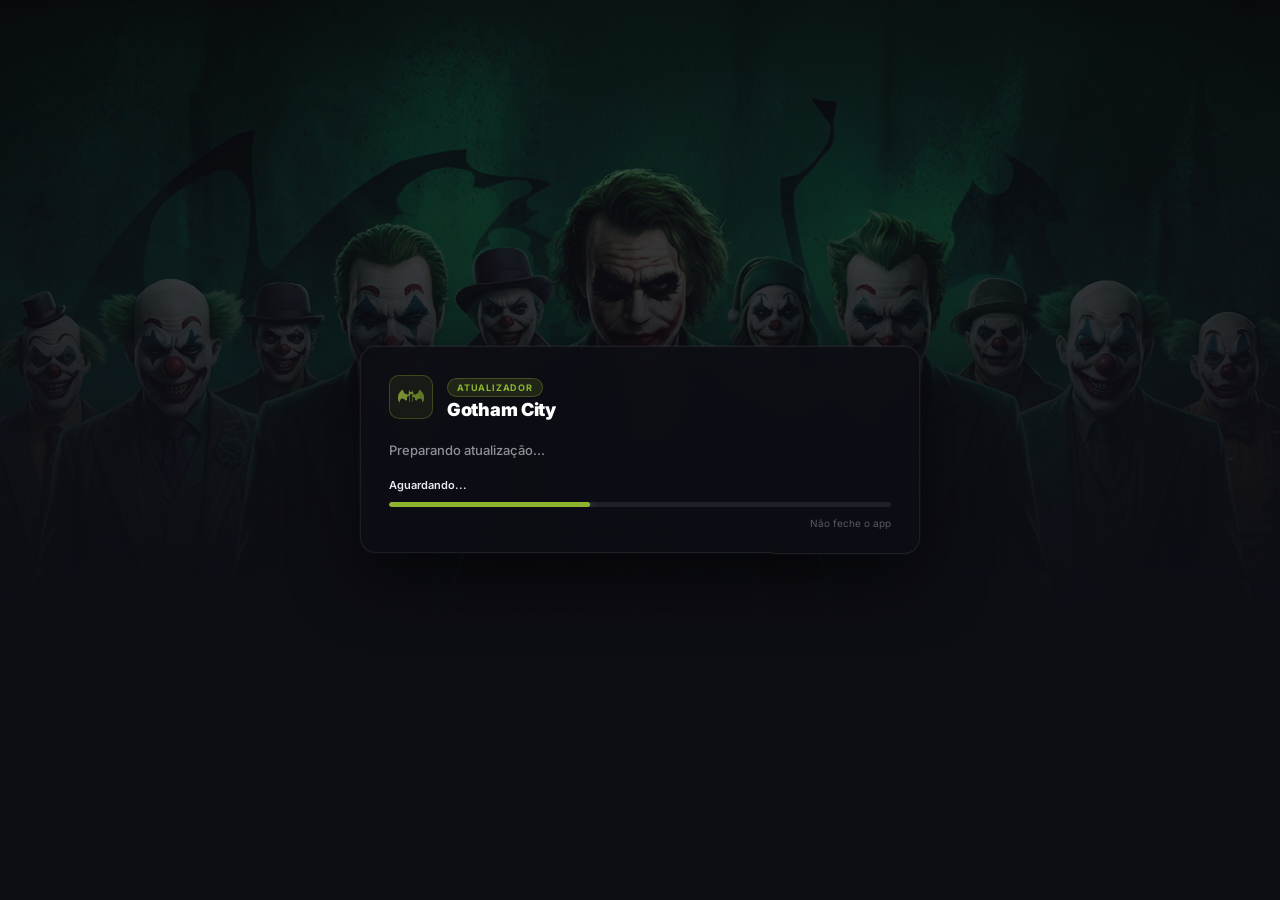
==== app/src/main/assets/launcher/update.html @ 57239fd4 "feat: update screen with Gotham City HTML/WebView layout" ====
<!doctype html>
<html lang="pt-BR">
<head>
  <meta charset="UTF-8"/>
  <meta name="viewport" content="width=device-width, initial-scale=1.0, user-scalable=no"/>
  <title>Gotham City — Atualizando</title>
  <link href="https://fonts.googleapis.com/css2?family=Inter:wght@400;500;700;900&display=swap" rel="stylesheet"/>
  <style>
    *{box-sizing:border-box;margin:0;padding:0}
    :root{
      --accent:#8fb430;
      --accent-dim:rgba(143,180,48,.15);
      --bg:#0d0d14;
      --text:#e8e8f0;
      --text-sec:rgba(232,232,240,.6);
      --text-muted:rgba(232,232,240,.35);
      --surface:rgba(255,255,255,.03);
      --border:rgba(255,255,255,.07);
    }
    html,body{
      width:100%;height:100%;overflow:hidden;
      background:var(--bg);
      font-family:'Inter',sans-serif;
      -webkit-user-select:none;user-select:none;
    }

    /* ── Background banner ── */
    .bg-layer{
      position:fixed;inset:0;
      background:url('assets/update_banner.jpg') center center/cover no-repeat;
      z-index:0;
    }
    .bg-overlay{
      position:fixed;inset:0;
      background:linear-gradient(to top,#0d0d14 0%,#0d0d14 30%,rgba(13,13,20,.92) 55%,rgba(13,13,20,.6) 100%);
      z-index:1;
    }

    /* ── Content wrapper ── */
    .content{
      position:relative;z-index:2;
      width:100%;height:100%;
      display:flex;align-items:center;justify-content:center;
    }

    /* ── Panel shared ── */
    .panel{
      width:min(560px,90vw);
      background:rgba(13,13,20,.85);
      border:1px solid var(--border);
      border-radius:16px;
      padding:28px 28px 24px;
      backdrop-filter:blur(20px);
      -webkit-backdrop-filter:blur(20px);
      box-shadow:0 24px 64px rgba(0,0,0,.6),0 0 0 1px rgba(255,255,255,.04);
      animation:panelIn .35s cubic-bezier(.2,.8,.2,1) both;
    }
    @keyframes panelIn{
      from{opacity:0;transform:translateY(18px) scale(.97)}
      to  {opacity:1;transform:translateY(0)    scale(1)}
    }
    .hidden{display:none!important}

    /* ── Logo row ── */
    .logo-row{
      display:flex;align-items:center;gap:14px;margin-bottom:22px;
    }
    .logo-img{
      width:44px;height:44px;border-radius:10px;
      border:1px solid rgba(143,180,48,.3);
      background:rgba(143,180,48,.08);
      object-fit:contain;padding:4px;
      flex-shrink:0;
    }
    .logo-text{}
    .logo-badge{
      display:inline-block;
      background:rgba(143,180,48,.15);
      border:1px solid rgba(143,180,48,.3);
      color:var(--accent);
      font-size:9px;font-weight:700;letter-spacing:.8px;text-transform:uppercase;
      padding:3px 9px;border-radius:20px;margin-bottom:4px;
    }
    .logo-title{
      font-size:18px;font-weight:900;color:#fff;letter-spacing:-.3px;line-height:1;
    }

    /* ── Status text ── */
    .status-text{
      font-size:13px;font-weight:500;color:var(--text-sec);
      margin-bottom:18px;line-height:1.4;
    }

    /* ── File info row ── */
    .file-info-row{
      display:flex;align-items:center;justify-content:space-between;
      margin-bottom:10px;
    }
    .file-name{
      font-size:11px;font-weight:600;color:var(--text);
      white-space:nowrap;overflow:hidden;text-overflow:ellipsis;
      max-width:70%;
    }
    .file-count{
      font-size:11px;font-weight:500;color:var(--text-muted);
      white-space:nowrap;
    }

    /* ── Progress track ── */
    .progress-track{
      width:100%;height:5px;
      background:rgba(255,255,255,.08);
      border-radius:99px;overflow:hidden;
      margin-bottom:10px;
    }
    .progress-fill{
      height:100%;
      background:var(--accent);
      border-radius:99px;
      width:0%;
      transition:width .3s ease;
      box-shadow:0 0 8px rgba(143,180,48,.5);
    }
    .progress-fill.indeterminate{
      width:40%!important;
      animation:indeterminate 1.4s ease-in-out infinite;
    }
    @keyframes indeterminate{
      0%  {margin-left:-40%;width:40%}
      50% {margin-left:60%;width:40%}
      100%{margin-left:120%;width:40%}
    }

    /* ── Percent label ── */
    .pct-row{
      display:flex;align-items:center;justify-content:space-between;
    }
    .pct-label{
      font-size:11px;font-weight:700;color:var(--accent);
    }
    .hint-label{
      font-size:10px;color:var(--text-muted);
    }

    /* ── Variant chooser ── */
    .variant-subtitle{
      font-size:12px;color:var(--text-sec);margin-bottom:20px;line-height:1.5;
    }
    .variant-grid{
      display:grid;grid-template-columns:1fr 1fr;gap:10px;
    }
    .btn-variant{
      display:flex;flex-direction:column;align-items:center;justify-content:center;
      gap:6px;
      padding:16px 12px;
      border-radius:12px;
      border:1px solid var(--border);
      background:var(--surface);
      color:var(--text);
      font-family:'Inter',sans-serif;
      font-size:13px;font-weight:700;
      cursor:pointer;
      transition:.2s;
      -webkit-tap-highlight-color:transparent;
    }
    .btn-variant:active{transform:scale(.97)}
    .btn-variant.primary{
      background:rgba(143,180,48,.12);
      border-color:rgba(143,180,48,.35);
      color:var(--accent);
    }
    .btn-variant.primary:hover{
      background:rgba(143,180,48,.2);
    }
    .btn-variant:not(.primary):hover{
      background:rgba(255,255,255,.07);
    }
    .variant-icon{
      font-size:22px;
    }
    .variant-desc{
      font-size:9px;font-weight:500;color:var(--text-muted);text-align:center;
    }

    /* ── Landscape compact ── */
    @media (max-height:480px){
      .panel{padding:16px 20px 14px}
      .logo-row{margin-bottom:12px}
      .logo-img{width:34px;height:34px}
      .logo-title{font-size:15px}
      .status-text{font-size:12px;margin-bottom:10px}
      .variant-grid{gap:8px}
      .btn-variant{padding:10px 8px}
      .variant-icon{font-size:18px}
    }
  </style>
</head>
<body>
  <div class="bg-layer"></div>
  <div class="bg-overlay"></div>
  <div class="content">

    <!-- ===== VARIANT CHOOSER ===== -->
    <div class="panel hidden" id="variant-panel">
      <div class="logo-row">
        <img src="assets/logo.png" class="logo-img" alt="Gotham"/>
        <div class="logo-text">
          <div class="logo-badge">Arquivos do jogo</div>
          <div class="logo-title">Escolha a data</div>
        </div>
      </div>
      <p class="variant-subtitle">Selecione o pacote para baixar antes de entrar no jogo.</p>
      <div class="variant-grid">
        <button class="btn-variant" id="btn-lite" onclick="onSelectVariant('lite')">
          <span class="variant-icon">📦</span>
          Data Lite
          <span class="variant-desc">Menor tamanho</span>
        </button>
        <button class="btn-variant primary" id="btn-full" onclick="onSelectVariant('full')">
          <span class="variant-icon">🎮</span>
          Data Full
          <span class="variant-desc">Conteúdo completo</span>
        </button>
      </div>
    </div>

    <!-- ===== PROGRESS PANEL ===== -->
    <div class="panel" id="progress-panel">
      <div class="logo-row">
        <img src="assets/logo.png" class="logo-img" alt="Gotham"/>
        <div class="logo-text">
          <div class="logo-badge">Atualizador</div>
          <div class="logo-title">Gotham City</div>
        </div>
      </div>
      <p class="status-text" id="status-text">Preparando atualização...</p>
      <div class="file-info-row">
        <span class="file-name" id="file-name">Aguardando...</span>
        <span class="file-count" id="file-count"></span>
      </div>
      <div class="progress-track">
        <div class="progress-fill indeterminate" id="progress-fill"></div>
      </div>
      <div class="pct-row">
        <span class="pct-label" id="progress-pct"></span>
        <span class="hint-label">Não feche o app</span>
      </div>
    </div>

  </div>
  <script>
    function setStatus(text) {
      var el = document.getElementById('status-text');
      if (el) el.textContent = text;
    }
    function setFileName(name) {
      var el = document.getElementById('file-name');
      if (el) el.textContent = name;
    }
    function setFileCount(text) {
      var el = document.getElementById('file-count');
      if (el) el.textContent = text;
    }
    function setProgress(pct) {
      var fill = document.getElementById('progress-fill');
      var pctEl = document.getElementById('progress-pct');
      if (fill) { fill.classList.remove('indeterminate'); fill.style.width = pct + '%'; }
      if (pctEl) pctEl.textContent = pct + '%';
    }
    function setIndeterminate(val) {
      var fill = document.getElementById('progress-fill');
      var pctEl = document.getElementById('progress-pct');
      if (!fill) return;
      if (val) { fill.classList.add('indeterminate'); if (pctEl) pctEl.textContent = ''; }
      else      { fill.classList.remove('indeterminate'); }
    }
    function showVariantPanel() {
      document.getElementById('variant-panel').classList.remove('hidden');
      document.getElementById('progress-panel').classList.add('hidden');
    }
    function showProgressPanel(text) {
      document.getElementById('variant-panel').classList.add('hidden');
      document.getElementById('progress-panel').classList.remove('hidden');
      if (text) setStatus(text);
    }
    function onSelectVariant(variantId) {
      try { UpdateBridge.selectVariant(variantId); } catch(e) {}
    }
  </script>
</body>
</html>
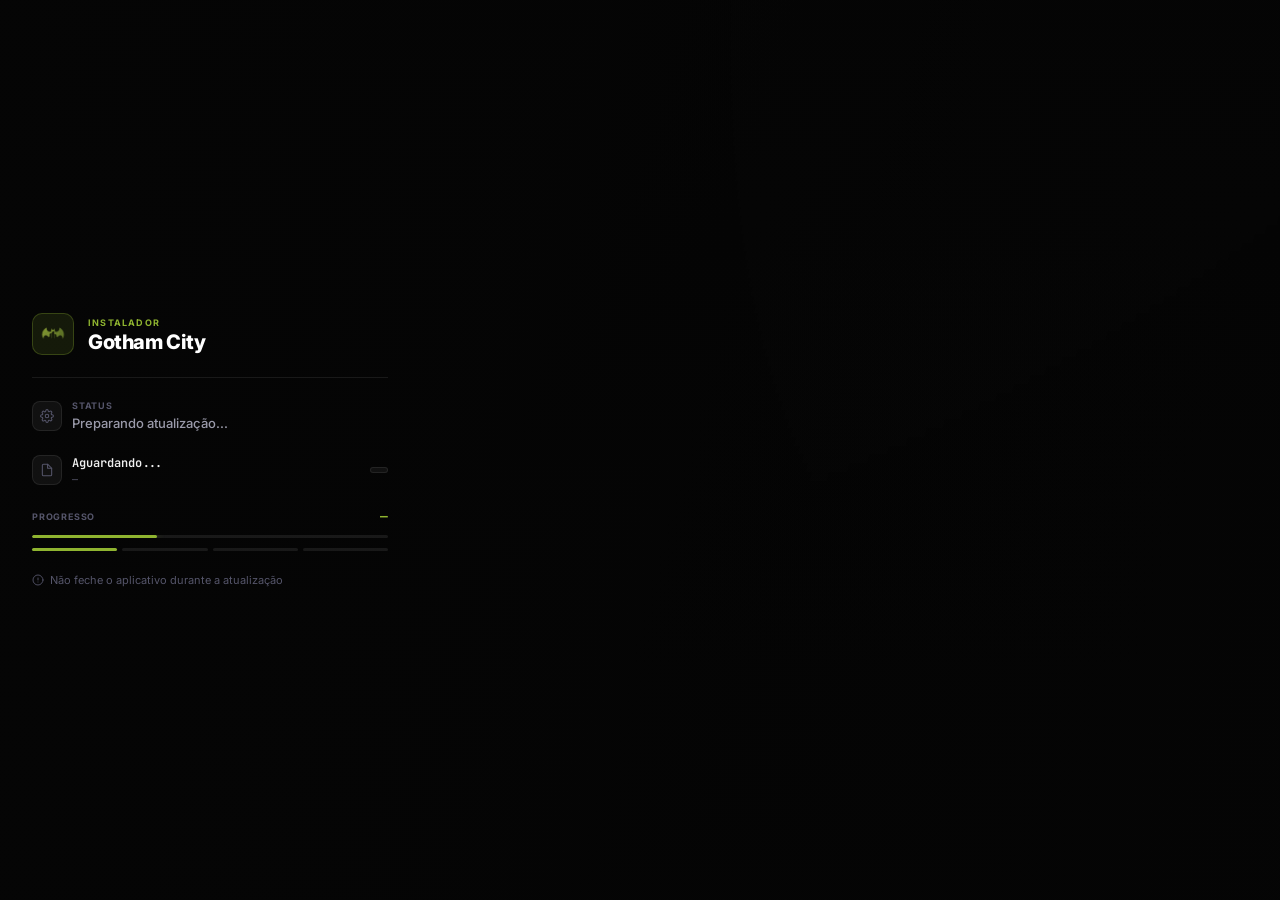
==== commit add26722: "feat: redesign installer screen (no card, SVGs, batman bg)" ====
--- a/app/src/main/assets/launcher/update.html
+++ b/app/src/main/assets/launcher/update.html
@@ -4,288 +4,430 @@
   <meta charset="UTF-8"/>
   <meta name="viewport" content="width=device-width, initial-scale=1.0, user-scalable=no"/>
   <title>Gotham City — Atualizando</title>
-  <link href="https://fonts.googleapis.com/css2?family=Inter:wght@400;500;700;900&display=swap" rel="stylesheet"/>
+  <link rel="preconnect" href="https://fonts.googleapis.com">
+  <link href="https://fonts.googleapis.com/css2?family=Inter:wght@300;400;500;600;700;800&family=JetBrains+Mono:wght@400;500;600;700&display=swap" rel="stylesheet"/>
   <style>
-    *{box-sizing:border-box;margin:0;padding:0}
-    :root{
-      --accent:#8fb430;
-      --accent-dim:rgba(143,180,48,.15);
-      --bg:#0d0d14;
-      --text:#e8e8f0;
-      --text-sec:rgba(232,232,240,.6);
-      --text-muted:rgba(232,232,240,.35);
-      --surface:rgba(255,255,255,.03);
-      --border:rgba(255,255,255,.07);
-    }
-    html,body{
-      width:100%;height:100%;overflow:hidden;
-      background:var(--bg);
-      font-family:'Inter',sans-serif;
-      -webkit-user-select:none;user-select:none;
-    }
-
-    /* ── Background banner ── */
-    .bg-layer{
-      position:fixed;inset:0;
-      background:url('assets/update_banner.jpg') center center/cover no-repeat;
-      z-index:0;
-    }
-    .bg-overlay{
-      position:fixed;inset:0;
-      background:linear-gradient(to top,#0d0d14 0%,#0d0d14 30%,rgba(13,13,20,.92) 55%,rgba(13,13,20,.6) 100%);
-      z-index:1;
-    }
-
-    /* ── Content wrapper ── */
-    .content{
-      position:relative;z-index:2;
-      width:100%;height:100%;
-      display:flex;align-items:center;justify-content:center;
-    }
-
-    /* ── Panel shared ── */
-    .panel{
-      width:min(560px,90vw);
-      background:rgba(13,13,20,.85);
-      border:1px solid var(--border);
-      border-radius:16px;
-      padding:28px 28px 24px;
-      backdrop-filter:blur(20px);
-      -webkit-backdrop-filter:blur(20px);
-      box-shadow:0 24px 64px rgba(0,0,0,.6),0 0 0 1px rgba(255,255,255,.04);
-      animation:panelIn .35s cubic-bezier(.2,.8,.2,1) both;
-    }
-    @keyframes panelIn{
-      from{opacity:0;transform:translateY(18px) scale(.97)}
-      to  {opacity:1;transform:translateY(0)    scale(1)}
-    }
-    .hidden{display:none!important}
-
-    /* ── Logo row ── */
-    .logo-row{
-      display:flex;align-items:center;gap:14px;margin-bottom:22px;
-    }
-    .logo-img{
-      width:44px;height:44px;border-radius:10px;
-      border:1px solid rgba(143,180,48,.3);
-      background:rgba(143,180,48,.08);
-      object-fit:contain;padding:4px;
-      flex-shrink:0;
-    }
-    .logo-text{}
-    .logo-badge{
-      display:inline-block;
-      background:rgba(143,180,48,.15);
-      border:1px solid rgba(143,180,48,.3);
-      color:var(--accent);
-      font-size:9px;font-weight:700;letter-spacing:.8px;text-transform:uppercase;
-      padding:3px 9px;border-radius:20px;margin-bottom:4px;
-    }
-    .logo-title{
-      font-size:18px;font-weight:900;color:#fff;letter-spacing:-.3px;line-height:1;
-    }
-
-    /* ── Status text ── */
-    .status-text{
-      font-size:13px;font-weight:500;color:var(--text-sec);
-      margin-bottom:18px;line-height:1.4;
-    }
-
-    /* ── File info row ── */
-    .file-info-row{
-      display:flex;align-items:center;justify-content:space-between;
-      margin-bottom:10px;
-    }
-    .file-name{
-      font-size:11px;font-weight:600;color:var(--text);
-      white-space:nowrap;overflow:hidden;text-overflow:ellipsis;
-      max-width:70%;
-    }
-    .file-count{
-      font-size:11px;font-weight:500;color:var(--text-muted);
-      white-space:nowrap;
-    }
-
-    /* ── Progress track ── */
-    .progress-track{
-      width:100%;height:5px;
-      background:rgba(255,255,255,.08);
-      border-radius:99px;overflow:hidden;
-      margin-bottom:10px;
-    }
-    .progress-fill{
-      height:100%;
-      background:var(--accent);
-      border-radius:99px;
-      width:0%;
-      transition:width .3s ease;
-      box-shadow:0 0 8px rgba(143,180,48,.5);
-    }
-    .progress-fill.indeterminate{
-      width:40%!important;
-      animation:indeterminate 1.4s ease-in-out infinite;
-    }
-    @keyframes indeterminate{
-      0%  {margin-left:-40%;width:40%}
-      50% {margin-left:60%;width:40%}
-      100%{margin-left:120%;width:40%}
-    }
-
-    /* ── Percent label ── */
-    .pct-row{
-      display:flex;align-items:center;justify-content:space-between;
-    }
-    .pct-label{
-      font-size:11px;font-weight:700;color:var(--accent);
-    }
-    .hint-label{
-      font-size:10px;color:var(--text-muted);
-    }
-
-    /* ── Variant chooser ── */
-    .variant-subtitle{
-      font-size:12px;color:var(--text-sec);margin-bottom:20px;line-height:1.5;
-    }
-    .variant-grid{
-      display:grid;grid-template-columns:1fr 1fr;gap:10px;
-    }
-    .btn-variant{
-      display:flex;flex-direction:column;align-items:center;justify-content:center;
-      gap:6px;
-      padding:16px 12px;
-      border-radius:12px;
-      border:1px solid var(--border);
-      background:var(--surface);
-      color:var(--text);
-      font-family:'Inter',sans-serif;
-      font-size:13px;font-weight:700;
-      cursor:pointer;
-      transition:.2s;
-      -webkit-tap-highlight-color:transparent;
-    }
-    .btn-variant:active{transform:scale(.97)}
-    .btn-variant.primary{
-      background:rgba(143,180,48,.12);
-      border-color:rgba(143,180,48,.35);
-      color:var(--accent);
-    }
-    .btn-variant.primary:hover{
-      background:rgba(143,180,48,.2);
-    }
-    .btn-variant:not(.primary):hover{
-      background:rgba(255,255,255,.07);
-    }
-    .variant-icon{
-      font-size:22px;
-    }
-    .variant-desc{
-      font-size:9px;font-weight:500;color:var(--text-muted);text-align:center;
-    }
-
-    /* ── Landscape compact ── */
-    @media (max-height:480px){
-      .panel{padding:16px 20px 14px}
-      .logo-row{margin-bottom:12px}
-      .logo-img{width:34px;height:34px}
-      .logo-title{font-size:15px}
-      .status-text{font-size:12px;margin-bottom:10px}
-      .variant-grid{gap:8px}
-      .btn-variant{padding:10px 8px}
-      .variant-icon{font-size:18px}
+    *, *::before, *::after { box-sizing: border-box; margin: 0; padding: 0; }
+
+    :root {
+      --accent:        #8fb430;
+      --accent-dim:    rgba(143,180,48,.12);
+      --accent-border: rgba(143,180,48,.28);
+      --accent-glow:   rgba(143,180,48,.45);
+      --border:        rgba(255,255,255,.08);
+      --text:          #f0f0f0;
+      --text-sec:      #9a9aaa;
+      --text-muted:    #55556a;
+      --surface:       rgba(255,255,255,.05);
+    }
+
+    html, body {
+      width: 100%; height: 100%; overflow: hidden;
+      font-family: 'Inter', -apple-system, sans-serif;
+      background: #050505;
+      color: var(--text);
+      -webkit-font-smoothing: antialiased;
+      -webkit-user-select: none; user-select: none;
+    }
+
+    /* ── Background ── */
+    .bg-img {
+      position: fixed; inset: 0; z-index: 0;
+      background: url('assets/batman_bg.png') center center / cover no-repeat;
+    }
+    /* heavy vignette — left side dark so text is readable */
+    .bg-fade {
+      position: fixed; inset: 0; z-index: 1;
+      background:
+        linear-gradient(105deg,
+          rgba(5,5,5,.97) 0%,
+          rgba(5,5,5,.82) 38%,
+          rgba(5,5,5,.30) 62%,
+          rgba(5,5,5,.60) 100%),
+        linear-gradient(to bottom,
+          rgba(5,5,5,.50) 0%,
+          rgba(5,5,5,.90) 100%);
+    }
+
+    @keyframes blink {
+      0%,100% { opacity: 1; } 50% { opacity: .35; }
+    }
+
+    /* ── Page layout — left-aligned, vertically centered ── */
+    .page {
+      position: fixed; inset: 0; z-index: 10;
+      display: flex; align-items: center;
+      padding: 0;
+    }
+    .content {
+      padding: 0 32px;
+      max-width: 420px;
+      width: 100%;
+      display: flex; flex-direction: column; gap: 0;
+    }
+
+    /* ── Panels ── */
+    .panel { display: flex; flex-direction: column; gap: 22px; }
+    .hidden { display: none !important; }
+
+    /* Logo row */
+    .logo-row { display: flex; align-items: center; gap: 14px; }
+    .logo-img {
+      width: 42px; height: 42px; flex-shrink: 0;
+      border-radius: 10px;
+      border: 1px solid var(--accent-border);
+      background: var(--accent-dim);
+      object-fit: contain; padding: 6px;
+    }
+    .logo-text {}
+    .logo-eyebrow {
+      font-size: 9px; font-weight: 700; letter-spacing: 1.2px;
+      text-transform: uppercase; color: var(--accent);
+      margin-bottom: 4px;
+    }
+    .logo-title {
+      font-size: 20px; font-weight: 800; letter-spacing: -.4px; color: #fff; line-height: 1;
+    }
+
+    /* Divider */
+    .divider { height: 1px; background: var(--border); }
+
+    /* Status row */
+    .status-row { display: flex; align-items: flex-start; gap: 10px; }
+    .s-icon {
+      width: 30px; height: 30px; flex-shrink: 0; margin-top: 1px;
+      display: flex; align-items: center; justify-content: center;
+      background: var(--surface);
+      border: 1px solid var(--border);
+      border-radius: 8px;
+      color: var(--text-muted);
+    }
+    .s-icon svg { width: 14px; height: 14px; }
+    .s-text {}
+    .s-label {
+      font-size: 9px; font-weight: 700; letter-spacing: .8px;
+      text-transform: uppercase; color: var(--text-muted); margin-bottom: 3px;
+    }
+    .s-value { font-size: 13px; font-weight: 500; color: var(--text-sec); line-height: 1.4; }
+
+    /* File row */
+    .file-row { display: flex; align-items: center; gap: 10px; }
+    .f-icon {
+      width: 30px; height: 30px; flex-shrink: 0;
+      display: flex; align-items: center; justify-content: center;
+      background: var(--surface);
+      border: 1px solid var(--border);
+      border-radius: 8px;
+      color: var(--text-muted);
+    }
+    .f-icon svg { width: 14px; height: 14px; }
+    .f-details { flex: 1; min-width: 0; }
+    .f-name {
+      font-size: 12px; font-weight: 600; color: var(--text);
+      font-family: 'JetBrains Mono', monospace;
+      white-space: nowrap; overflow: hidden; text-overflow: ellipsis;
+    }
+    .f-sub {
+      font-size: 10px; color: var(--text-muted);
+      font-family: 'JetBrains Mono', monospace; margin-top: 2px;
+    }
+    .f-count {
+      flex-shrink: 0;
+      font-size: 10px; font-weight: 600;
+      font-family: 'JetBrains Mono', monospace;
+      color: var(--text-muted);
+      background: var(--surface);
+      border: 1px solid var(--border);
+      border-radius: 5px; padding: 2px 8px;
+    }
+
+    /* Progress */
+    .progress-block {}
+    .progress-head {
+      display: flex; align-items: center; justify-content: space-between;
+      margin-bottom: 10px;
+    }
+    .progress-label {
+      font-size: 9px; font-weight: 700; letter-spacing: .8px;
+      text-transform: uppercase; color: var(--text-muted);
+    }
+    .progress-pct {
+      font-size: 13px; font-weight: 700;
+      font-family: 'JetBrains Mono', monospace;
+      color: var(--accent);
+    }
+    .track {
+      width: 100%; height: 3px;
+      background: rgba(255,255,255,.08);
+      border-radius: 99px; overflow: hidden;
+      margin-bottom: 10px;
+    }
+    .fill {
+      height: 100%; border-radius: 99px;
+      background: var(--accent);
+      box-shadow: 0 0 8px var(--accent-glow);
+      width: 0%; transition: width .35s ease;
+    }
+    .fill.indeterminate {
+      width: 35% !important;
+      animation: ind 1.6s cubic-bezier(.4,0,.6,1) infinite;
+    }
+    @keyframes ind {
+      0%  { margin-left: -35%; }
+      65% { margin-left: 100%; }
+      100%{ margin-left: 100%; }
+    }
+    .steps { display: flex; gap: 5px; }
+    .step { flex: 1; height: 3px; border-radius: 99px; background: rgba(255,255,255,.08); transition: background .4s; }
+    .step.done   { background: var(--accent); }
+    .step.active { animation: sp 1.1s ease-in-out infinite; }
+    @keyframes sp {
+      0%,100% { background: rgba(143,180,48,.30); }
+      50%      { background: rgba(143,180,48,.65); }
+    }
+
+    /* Hint line */
+    .hint-line {
+      display: flex; align-items: center; gap: 6px;
+      font-size: 11px; color: var(--text-muted);
+    }
+    .hint-line svg { width: 12px; height: 12px; flex-shrink: 0; }
+
+    /* ── VARIANT ── */
+    .variant-sub { font-size: 13px; color: var(--text-sec); line-height: 1.5; }
+    .variant-grid { display: grid; grid-template-columns: 1fr 1fr; gap: 10px; }
+    .btn-variant {
+      display: flex; flex-direction: column; align-items: flex-start; gap: 8px;
+      padding: 14px 16px;
+      border-radius: 12px;
+      border: 1px solid var(--border);
+      background: rgba(255,255,255,.04);
+      color: var(--text); font-family: 'Inter', sans-serif;
+      cursor: pointer; text-align: left;
+      transition: border-color .2s, background .2s, transform .1s;
+      -webkit-tap-highlight-color: transparent;
+      backdrop-filter: blur(12px);
+      -webkit-backdrop-filter: blur(12px);
+    }
+    .btn-variant:hover { border-color: rgba(255,255,255,.14); background: rgba(255,255,255,.07); }
+    .btn-variant:active { transform: scale(.97); }
+    .btn-variant.primary {
+      background: var(--accent-dim);
+      border-color: var(--accent-border);
+    }
+    .btn-variant.primary:hover {
+      background: rgba(143,180,48,.18);
+      border-color: rgba(143,180,48,.42);
+    }
+    .v-top { display: flex; align-items: center; justify-content: space-between; width: 100%; }
+    .v-icon {
+      width: 30px; height: 30px;
+      display: flex; align-items: center; justify-content: center;
+      background: rgba(255,255,255,.07);
+      border: 1px solid var(--border);
+      border-radius: 8px; color: var(--text-sec);
+    }
+    .v-icon svg { width: 15px; height: 15px; }
+    .btn-variant.primary .v-icon {
+      background: var(--accent-dim);
+      border-color: var(--accent-border);
+      color: var(--accent);
+    }
+    .v-rec { font-size: 9px; font-weight: 700; letter-spacing: .6px; text-transform: uppercase; color: var(--accent); }
+    .v-name { font-size: 13px; font-weight: 700; color: #fff; }
+    .v-desc { font-size: 11px; color: var(--text-muted); }
+
+    @media (max-height: 480px) {
+      .topbar { height: 40px; }
+      .page { padding-top: 40px; }
+      .content { gap: 0; }
+      .panel { gap: 14px; }
+      .logo-title { font-size: 16px; }
     }
   </style>
 </head>
 <body>
-  <div class="bg-layer"></div>
-  <div class="bg-overlay"></div>
-  <div class="content">
-
-    <!-- ===== VARIANT CHOOSER ===== -->
-    <div class="panel hidden" id="variant-panel">
-      <div class="logo-row">
-        <img src="assets/logo.png" class="logo-img" alt="Gotham"/>
-        <div class="logo-text">
-          <div class="logo-badge">Arquivos do jogo</div>
-          <div class="logo-title">Escolha a data</div>
+
+<div class="bg-img"></div>
+<div class="bg-fade"></div>
+
+
+<div class="page">
+<div class="content">
+
+  <!-- ══ CHOOSER ══ -->
+  <div class="panel hidden" id="variant-panel">
+
+    <div class="logo-row">
+      <img src="assets/logo.png" class="logo-img" alt="Gotham"/>
+      <div class="logo-text">
+        <div class="logo-eyebrow">Arquivos do jogo</div>
+        <div class="logo-title">Escolha a data</div>
+      </div>
+    </div>
+
+    <div class="divider"></div>
+
+    <p class="variant-sub">Selecione o pacote de arquivos antes de entrar no servidor.</p>
+
+    <div class="variant-grid">
+      <button class="btn-variant" id="btn-lite" onclick="onSelectVariant('lite')">
+        <div class="v-top">
+          <div class="v-icon">
+            <!-- Archive/box icon -->
+            <svg viewBox="0 0 24 24" fill="none" stroke="currentColor" stroke-width="1.8" stroke-linecap="round" stroke-linejoin="round">
+              <path d="M21 8v13H3V8"/><path d="M1 3h22v5H1z"/><path d="M10 12h4"/>
+            </svg>
+          </div>
         </div>
-      </div>
-      <p class="variant-subtitle">Selecione o pacote para baixar antes de entrar no jogo.</p>
-      <div class="variant-grid">
-        <button class="btn-variant" id="btn-lite" onclick="onSelectVariant('lite')">
-          <span class="variant-icon">📦</span>
-          Data Lite
-          <span class="variant-desc">Menor tamanho</span>
-        </button>
-        <button class="btn-variant primary" id="btn-full" onclick="onSelectVariant('full')">
-          <span class="variant-icon">🎮</span>
-          Data Full
-          <span class="variant-desc">Conteúdo completo</span>
-        </button>
-      </div>
-    </div>
-
-    <!-- ===== PROGRESS PANEL ===== -->
-    <div class="panel" id="progress-panel">
-      <div class="logo-row">
-        <img src="assets/logo.png" class="logo-img" alt="Gotham"/>
-        <div class="logo-text">
-          <div class="logo-badge">Atualizador</div>
-          <div class="logo-title">Gotham City</div>
+        <div class="v-name">Data Lite</div>
+        <div class="v-desc">Menor tamanho</div>
+      </button>
+      <button class="btn-variant primary" id="btn-full" onclick="onSelectVariant('full')">
+        <div class="v-top">
+          <div class="v-icon">
+            <!-- Gamepad icon -->
+            <svg viewBox="0 0 24 24" fill="none" stroke="currentColor" stroke-width="1.8" stroke-linecap="round" stroke-linejoin="round">
+              <line x1="6" y1="12" x2="10" y2="12"/><line x1="8" y1="10" x2="8" y2="14"/>
+              <circle cx="15" cy="11" r=".5" fill="currentColor"/><circle cx="17" cy="13" r=".5" fill="currentColor"/>
+              <path d="M6 7h12a2 2 0 0 1 2 2v6a2 2 0 0 1-2 2H6a2 2 0 0 1-2-2V9a2 2 0 0 1 2-2z"/>
+            </svg>
+          </div>
+          <span class="v-rec">Recomendado</span>
         </div>
-      </div>
-      <p class="status-text" id="status-text">Preparando atualização...</p>
-      <div class="file-info-row">
-        <span class="file-name" id="file-name">Aguardando...</span>
-        <span class="file-count" id="file-count"></span>
-      </div>
-      <div class="progress-track">
-        <div class="progress-fill indeterminate" id="progress-fill"></div>
-      </div>
-      <div class="pct-row">
-        <span class="pct-label" id="progress-pct"></span>
-        <span class="hint-label">Não feche o app</span>
-      </div>
+        <div class="v-name">Data Full</div>
+        <div class="v-desc">Conteúdo completo</div>
+      </button>
     </div>
 
   </div>
-  <script>
-    function setStatus(text) {
-      var el = document.getElementById('status-text');
-      if (el) el.textContent = text;
-    }
-    function setFileName(name) {
-      var el = document.getElementById('file-name');
-      if (el) el.textContent = name;
-    }
-    function setFileCount(text) {
-      var el = document.getElementById('file-count');
-      if (el) el.textContent = text;
-    }
-    function setProgress(pct) {
-      var fill = document.getElementById('progress-fill');
-      var pctEl = document.getElementById('progress-pct');
-      if (fill) { fill.classList.remove('indeterminate'); fill.style.width = pct + '%'; }
-      if (pctEl) pctEl.textContent = pct + '%';
-    }
-    function setIndeterminate(val) {
-      var fill = document.getElementById('progress-fill');
-      var pctEl = document.getElementById('progress-pct');
-      if (!fill) return;
-      if (val) { fill.classList.add('indeterminate'); if (pctEl) pctEl.textContent = ''; }
-      else      { fill.classList.remove('indeterminate'); }
-    }
-    function showVariantPanel() {
-      document.getElementById('variant-panel').classList.remove('hidden');
-      document.getElementById('progress-panel').classList.add('hidden');
-    }
-    function showProgressPanel(text) {
-      document.getElementById('variant-panel').classList.add('hidden');
-      document.getElementById('progress-panel').classList.remove('hidden');
-      if (text) setStatus(text);
-    }
-    function onSelectVariant(variantId) {
-      try { UpdateBridge.selectVariant(variantId); } catch(e) {}
-    }
-  </script>
+
+  <!-- ══ PROGRESS ══ -->
+  <div class="panel" id="progress-panel">
+
+    <div class="logo-row">
+      <img src="assets/logo.png" class="logo-img" alt="Gotham"/>
+      <div class="logo-text">
+        <div class="logo-eyebrow">Instalador</div>
+        <div class="logo-title">Gotham City</div>
+      </div>
+    </div>
+
+    <div class="divider"></div>
+
+    <!-- Status -->
+    <div class="status-row">
+      <div class="s-icon">
+        <!-- Settings/gear icon -->
+        <svg viewBox="0 0 24 24" fill="none" stroke="currentColor" stroke-width="1.8" stroke-linecap="round" stroke-linejoin="round">
+          <circle cx="12" cy="12" r="3"/>
+          <path d="M19.4 15a1.65 1.65 0 0 0 .33 1.82l.06.06a2 2 0 0 1-2.83 2.83l-.06-.06a1.65 1.65 0 0 0-1.82-.33 1.65 1.65 0 0 0-1 1.51V21a2 2 0 0 1-4 0v-.09A1.65 1.65 0 0 0 9 19.4a1.65 1.65 0 0 0-1.82.33l-.06.06a2 2 0 0 1-2.83-2.83l.06-.06A1.65 1.65 0 0 0 4.68 15a1.65 1.65 0 0 0-1.51-1H3a2 2 0 0 1 0-4h.09A1.65 1.65 0 0 0 4.6 9a1.65 1.65 0 0 0-.33-1.82l-.06-.06a2 2 0 0 1 2.83-2.83l.06.06A1.65 1.65 0 0 0 9 4.68a1.65 1.65 0 0 0 1-1.51V3a2 2 0 0 1 4 0v.09a1.65 1.65 0 0 0 1 1.51 1.65 1.65 0 0 0 1.82-.33l.06-.06a2 2 0 0 1 2.83 2.83l-.06.06A1.65 1.65 0 0 0 19.4 9a1.65 1.65 0 0 0 1.51 1H21a2 2 0 0 1 0 4h-.09a1.65 1.65 0 0 0-1.51 1z"/>
+        </svg>
+      </div>
+      <div class="s-text">
+        <div class="s-label">Status</div>
+        <div class="s-value" id="status-text">Preparando atualização...</div>
+      </div>
+    </div>
+
+    <!-- File -->
+    <div class="file-row">
+      <div class="f-icon">
+        <!-- File icon -->
+        <svg viewBox="0 0 24 24" fill="none" stroke="currentColor" stroke-width="1.8" stroke-linecap="round" stroke-linejoin="round">
+          <path d="M13 2H6a2 2 0 0 0-2 2v16a2 2 0 0 0 2 2h12a2 2 0 0 0 2-2V9z"/>
+          <polyline points="13 2 13 9 20 9"/>
+        </svg>
+      </div>
+      <div class="f-details">
+        <div class="f-name" id="file-name">Aguardando...</div>
+        <div class="f-sub" id="file-sub">—</div>
+      </div>
+      <div class="f-count" id="file-count"></div>
+    </div>
+
+    <!-- Progress -->
+    <div class="progress-block">
+      <div class="progress-head">
+        <span class="progress-label">Progresso</span>
+        <span class="progress-pct" id="progress-pct">—</span>
+      </div>
+      <div class="track">
+        <div class="fill indeterminate" id="progress-fill"></div>
+      </div>
+      <div class="steps" id="steps">
+        <div class="step done"   id="step-0"></div>
+        <div class="step active" id="step-1"></div>
+        <div class="step"        id="step-2"></div>
+        <div class="step"        id="step-3"></div>
+      </div>
+    </div>
+
+    <!-- Hint -->
+    <div class="hint-line">
+      <svg viewBox="0 0 24 24" fill="none" stroke="currentColor" stroke-width="1.8" stroke-linecap="round" stroke-linejoin="round">
+        <circle cx="12" cy="12" r="10"/><line x1="12" y1="8" x2="12" y2="12"/><line x1="12" y1="16" x2="12.01" y2="16"/>
+      </svg>
+      Não feche o aplicativo durante a atualização
+    </div>
+
+  </div>
+
+</div>
+</div>
+
+<script>
+  function setStatus(text) {
+    var el = document.getElementById('status-text');
+    if (el) el.textContent = text;
+  }
+  function setFileName(name) {
+    var el = document.getElementById('file-name');
+    if (el) el.textContent = name || 'Aguardando...';
+  }
+  function setFileSub(text) {
+    var el = document.getElementById('file-sub');
+    if (el) el.textContent = text || '—';
+  }
+  function setFileCount(text) {
+    var el = document.getElementById('file-count');
+    if (el) el.textContent = text || '';
+  }
+  function setProgress(pct) {
+    var fill  = document.getElementById('progress-fill');
+    var pctEl = document.getElementById('progress-pct');
+    if (fill)  { fill.classList.remove('indeterminate'); fill.style.width = pct + '%'; }
+    if (pctEl) pctEl.textContent = pct + '%';
+    _updateSteps(pct);
+  }
+  function setIndeterminate(val) {
+    var fill  = document.getElementById('progress-fill');
+    var pctEl = document.getElementById('progress-pct');
+    if (!fill) return;
+    if (val) { fill.classList.add('indeterminate');    if (pctEl) pctEl.textContent = '—'; }
+    else     { fill.classList.remove('indeterminate'); }
+  }
+  function showVariantPanel() {
+    document.getElementById('variant-panel').classList.remove('hidden');
+    document.getElementById('progress-panel').classList.add('hidden');
+  }
+  function showProgressPanel(text) {
+    document.getElementById('variant-panel').classList.add('hidden');
+    document.getElementById('progress-panel').classList.remove('hidden');
+    if (text) setStatus(text);
+  }
+  function onSelectVariant(variantId) {
+    try { UpdateBridge.selectVariant(variantId); } catch(e) {}
+  }
+  function _updateSteps(pct) {
+    [0,25,50,75].forEach(function(t, i) {
+      var el = document.getElementById('step-' + i);
+      if (!el) return;
+      if (pct >= t + 25)  el.className = 'step done';
+      else if (pct >= t)  el.className = 'step active';
+      else                el.className = 'step';
+    });
+  }
+</script>
 </body>
 </html>
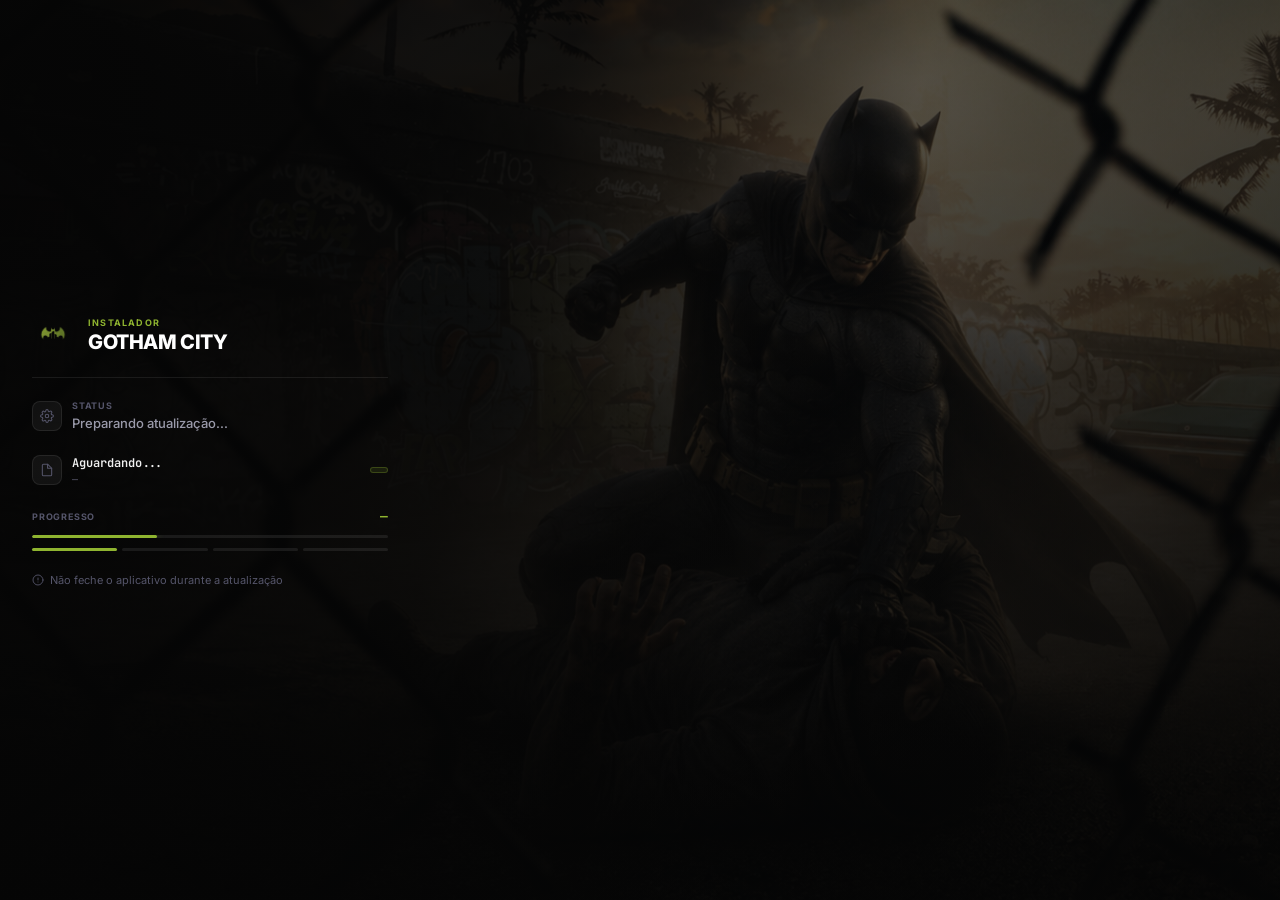
==== commit fd8450e5: "style: installer - uppercase title, remove logo border, green badge" ====
--- a/app/src/main/assets/launcher/update.html
+++ b/app/src/main/assets/launcher/update.html
@@ -75,8 +75,8 @@
     .logo-img {
       width: 42px; height: 42px; flex-shrink: 0;
       border-radius: 10px;
-      border: 1px solid var(--accent-border);
-      background: var(--accent-dim);
+      border: none;
+      background: transparent;
       object-fit: contain; padding: 6px;
     }
     .logo-text {}
@@ -86,7 +86,7 @@
       margin-bottom: 4px;
     }
     .logo-title {
-      font-size: 20px; font-weight: 800; letter-spacing: -.4px; color: #fff; line-height: 1;
+      font-size: 20px; font-weight: 800; letter-spacing: -.4px; color: #fff; line-height: 1; text-transform: uppercase;
     }
 
     /* Divider */
@@ -135,9 +135,9 @@
       flex-shrink: 0;
       font-size: 10px; font-weight: 600;
       font-family: 'JetBrains Mono', monospace;
-      color: var(--text-muted);
-      background: var(--surface);
-      border: 1px solid var(--border);
+      color: var(--accent);
+      background: var(--accent-dim);
+      border: 1px solid var(--accent-border);
       border-radius: 5px; padding: 2px 8px;
     }
 
